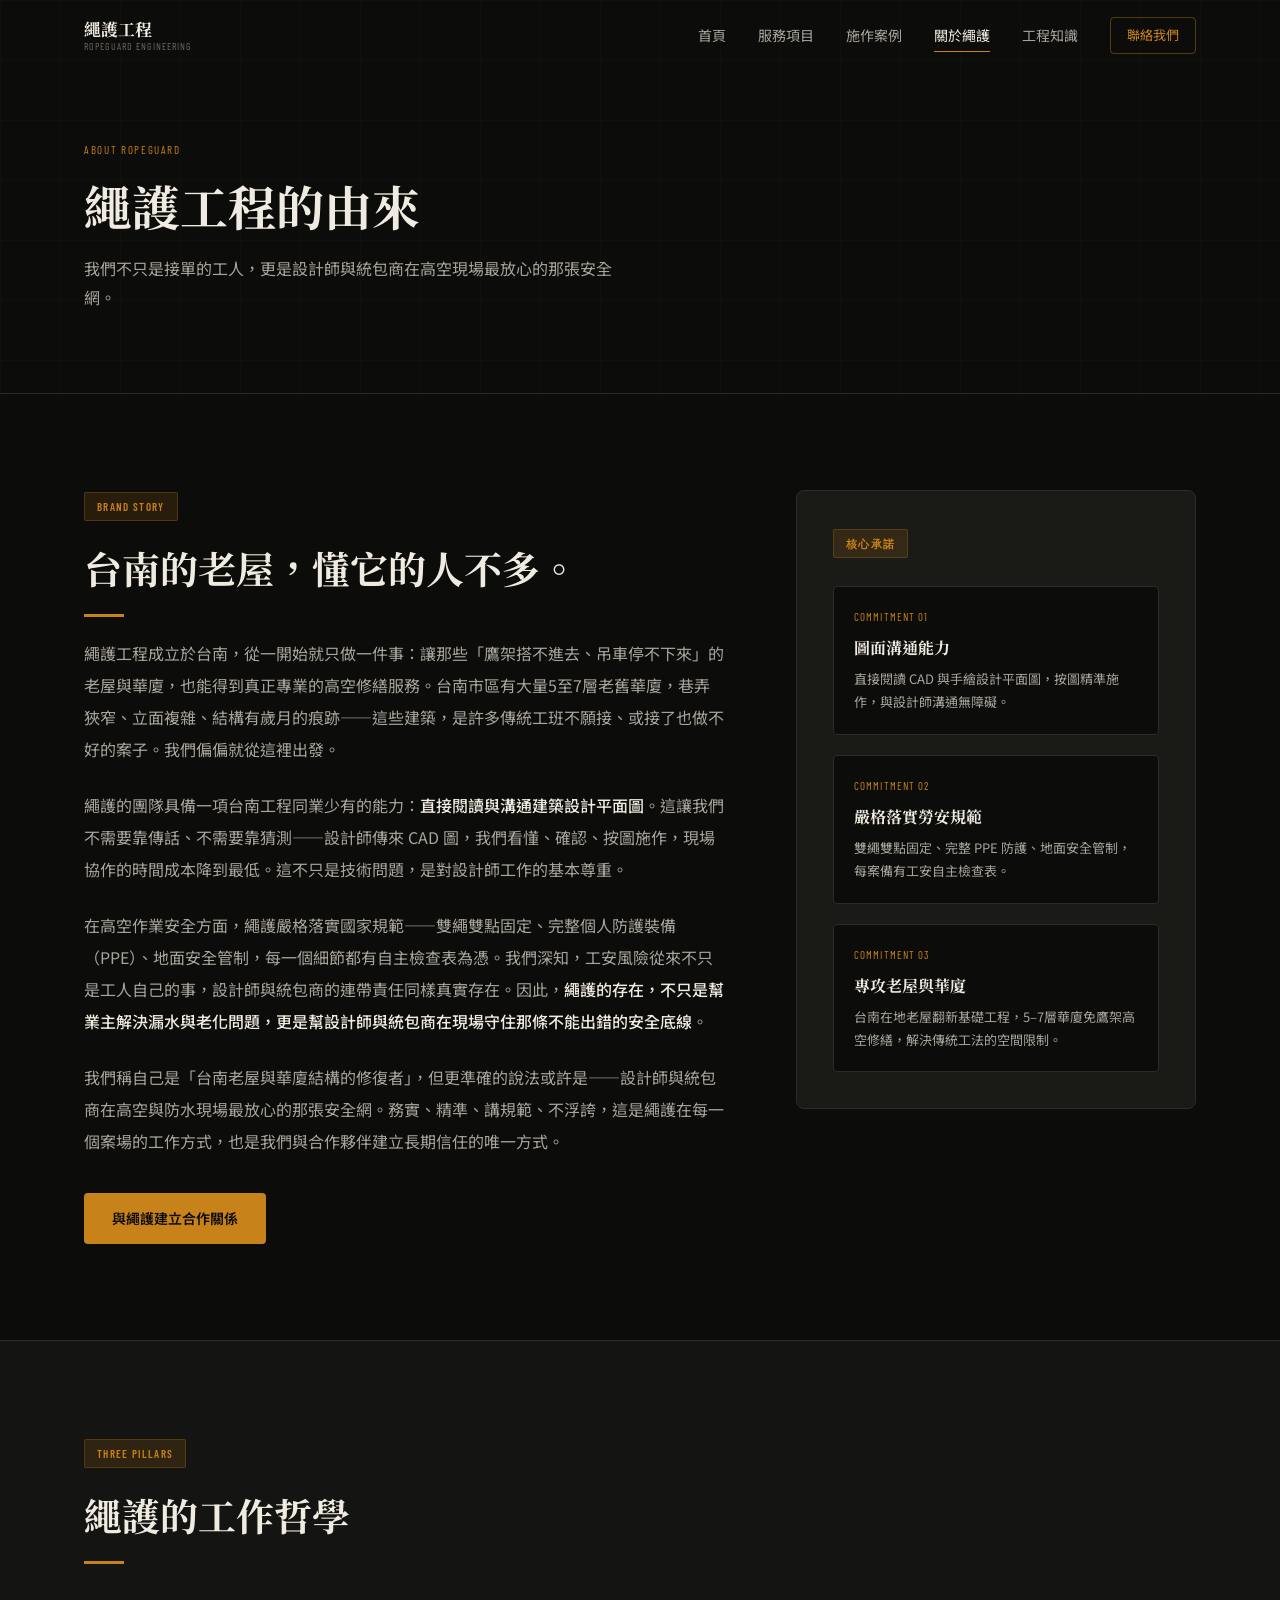
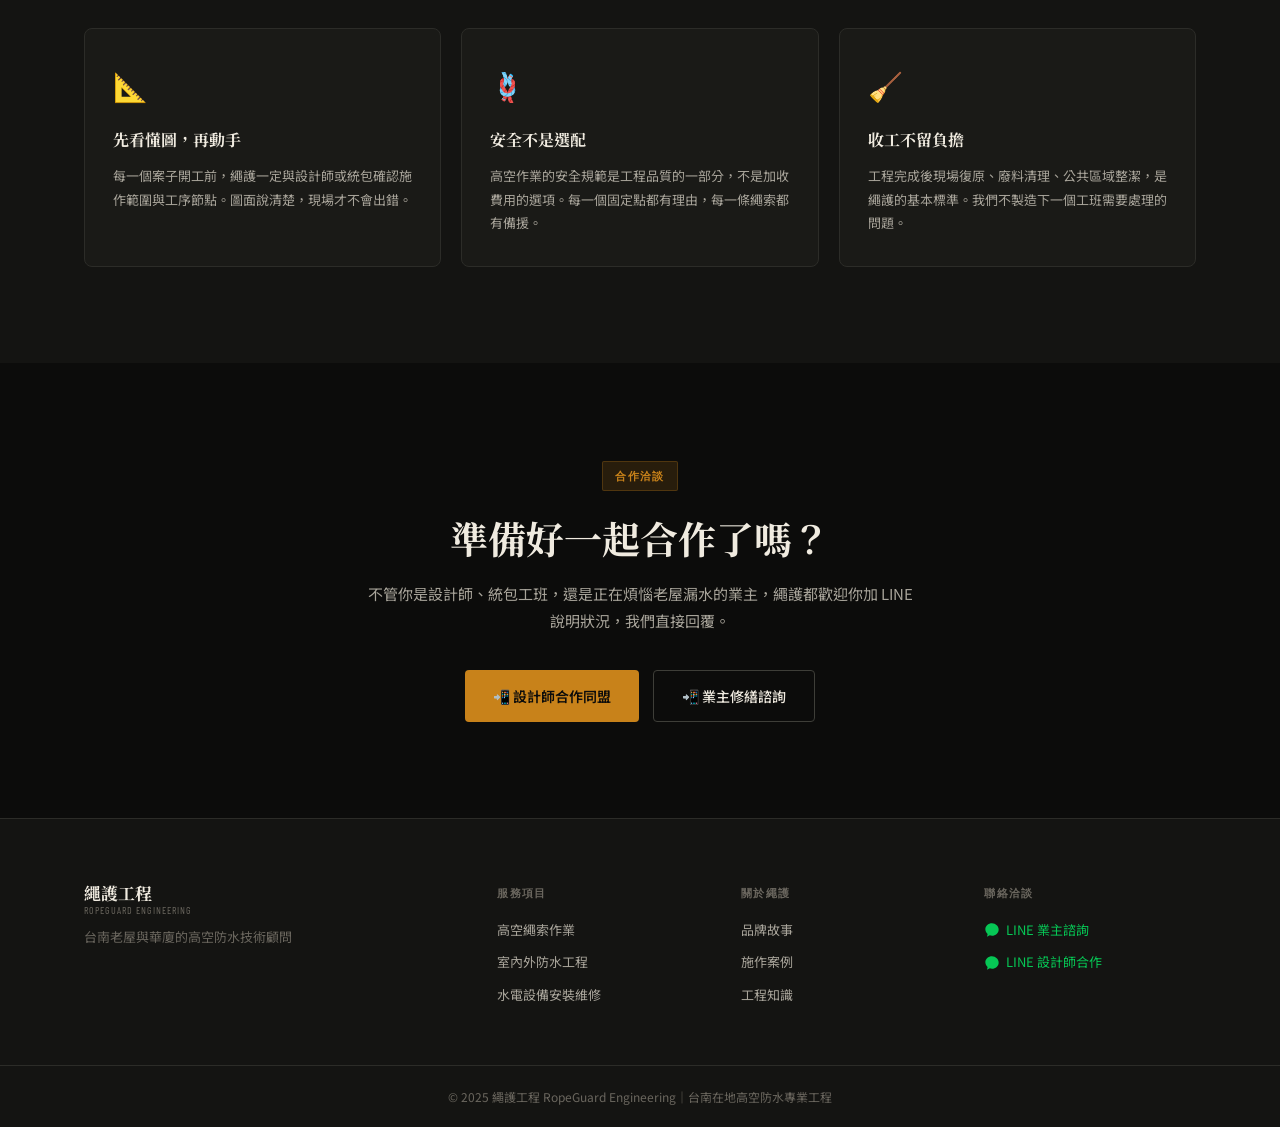
==== about.html @ c47d79e8 "Add files via upload" ====
<!DOCTYPE html>
<html lang="zh-TW">
<head>
  <meta charset="UTF-8" />
  <meta name="viewport" content="width=device-width, initial-scale=1.0" />
  <title>關於繩護工程｜台南高空防水技術顧問品牌故事</title>
  <meta name="description" content="繩護工程成立於台南，專攻老屋與5-7層華廈高空修繕。具備圖面溝通能力、嚴格落實勞安規範，是台南設計師與統包商最信賴的技術合作夥伴。" />
  <link rel="stylesheet" href="css/style.css" />
</head>
<body>
<div id="header-placeholder"></div>

<section class="page-hero">
  <div class="container">
    <div class="page-hero-eyebrow">About RopeGuard</div>
    <h1>繩護工程的由來</h1>
    <p>我們不只是接單的工人，更是設計師與統包商在高空現場最放心的那張安全網。</p>
  </div>
</section>

<section class="section">
  <div class="container">
    <div style="display:grid;grid-template-columns:1fr 400px;gap:72px;align-items:start;">
      <div class="about-story">
        <div class="tag">Brand Story</div>
        <h2 class="section-heading">台南的老屋，懂它的人不多。</h2>
        <div class="divider"></div>

        <p>繩護工程成立於台南，從一開始就只做一件事：讓那些「鷹架搭不進去、吊車停不下來」的老屋與華廈，也能得到真正專業的高空修繕服務。台南市區有大量5至7層老舊華廈，巷弄狹窄、立面複雜、結構有歲月的痕跡——這些建築，是許多傳統工班不願接、或接了也做不好的案子。我們偏偏就從這裡出發。</p>

        <p>繩護的團隊具備一項台南工程同業少有的能力：<strong>直接閱讀與溝通建築設計平面圖</strong>。這讓我們不需要靠傳話、不需要靠猜測——設計師傳來 CAD 圖，我們看懂、確認、按圖施作，現場協作的時間成本降到最低。這不只是技術問題，是對設計師工作的基本尊重。</p>

        <p>在高空作業安全方面，繩護嚴格落實國家規範——雙繩雙點固定、完整個人防護裝備（PPE）、地面安全管制，每一個細節都有自主檢查表為憑。我們深知，工安風險從來不只是工人自己的事，設計師與統包商的連帶責任同樣真實存在。因此，<strong>繩護的存在，不只是幫業主解決漏水與老化問題，更是幫設計師與統包商在現場守住那條不能出錯的安全底線</strong>。</p>

        <p>我們稱自己是「台南老屋與華廈結構的修復者」，但更準確的說法或許是——設計師與統包商在高空與防水現場最放心的那張安全網。務實、精準、講規範、不浮誇，這是繩護在每一個案場的工作方式，也是我們與合作夥伴建立長期信任的唯一方式。</p>

        <div style="margin-top:36px;">
          <a href="contact.html" class="btn btn-primary">與繩護建立合作關係</a>
        </div>
      </div>

      <div>
        <div style="background:var(--bg-card);border:1px solid var(--border);border-radius:var(--radius-lg);padding:36px;margin-bottom:20px;">
          <div class="tag">核心承諾</div>
          <div style="display:grid;gap:20px;margin-top:8px;">
            <div style="padding:20px;background:var(--bg);border:1px solid var(--border);border-radius:var(--radius);">
              <div style="font-family:'Barlow Condensed',sans-serif;font-size:11px;color:var(--accent);letter-spacing:0.1em;margin-bottom:8px;">COMMITMENT 01</div>
              <div style="font-family:'Noto Serif TC',serif;font-weight:700;margin-bottom:6px;">圖面溝通能力</div>
              <div style="font-size:13px;color:var(--text-sec);line-height:1.75;">直接閱讀 CAD 與手繪設計平面圖，按圖精準施作，與設計師溝通無障礙。</div>
            </div>
            <div style="padding:20px;background:var(--bg);border:1px solid var(--border);border-radius:var(--radius);">
              <div style="font-family:'Barlow Condensed',sans-serif;font-size:11px;color:var(--accent);letter-spacing:0.1em;margin-bottom:8px;">COMMITMENT 02</div>
              <div style="font-family:'Noto Serif TC',serif;font-weight:700;margin-bottom:6px;">嚴格落實勞安規範</div>
              <div style="font-size:13px;color:var(--text-sec);line-height:1.75;">雙繩雙點固定、完整 PPE 防護、地面安全管制，每案備有工安自主檢查表。</div>
            </div>
            <div style="padding:20px;background:var(--bg);border:1px solid var(--border);border-radius:var(--radius);">
              <div style="font-family:'Barlow Condensed',sans-serif;font-size:11px;color:var(--accent);letter-spacing:0.1em;margin-bottom:8px;">COMMITMENT 03</div>
              <div style="font-family:'Noto Serif TC',serif;font-weight:700;margin-bottom:6px;">專攻老屋與華廈</div>
              <div style="font-size:13px;color:var(--text-sec);line-height:1.75;">台南在地老屋翻新基礎工程，5–7層華廈免鷹架高空修繕，解決傳統工法的空間限制。</div>
            </div>
          </div>
        </div>
      </div>
    </div>
  </div>
</section>

<section class="section" style="background:var(--bg-2);border-top:1px solid var(--border);">
  <div class="container">
    <div class="tag">Three Pillars</div>
    <h2 class="section-heading">繩護的工作哲學</h2>
    <div class="divider"></div>
    <div class="about-pillars">
      <div class="pillar">
        <span class="pillar-icon">📐</span>
        <h4>先看懂圖，再動手</h4>
        <p>每一個案子開工前，繩護一定與設計師或統包確認施作範圍與工序節點。圖面說清楚，現場才不會出錯。</p>
      </div>
      <div class="pillar">
        <span class="pillar-icon">🪢</span>
        <h4>安全不是選配</h4>
        <p>高空作業的安全規範是工程品質的一部分，不是加收費用的選項。每一個固定點都有理由，每一條繩索都有備援。</p>
      </div>
      <div class="pillar">
        <span class="pillar-icon">🧹</span>
        <h4>收工不留負擔</h4>
        <p>工程完成後現場復原、廢料清理、公共區域整潔，是繩護的基本標準。我們不製造下一個工班需要處理的問題。</p>
      </div>
    </div>
  </div>
</section>

<section class="section">
  <div class="container" style="text-align:center;max-width:680px;margin:0 auto;">
    <div class="tag" style="justify-content:center;">合作洽談</div>
    <h2 class="section-heading">準備好一起合作了嗎？</h2>
    <p class="section-sub" style="margin:0 auto 36px;">不管你是設計師、統包工班，還是正在煩惱老屋漏水的業主，繩護都歡迎你加 LINE 說明狀況，我們直接回覆。</p>
    <div style="display:flex;gap:14px;justify-content:center;flex-wrap:wrap;">
      <a href="https://line.me/R/ti/p/@377civwo" target="_blank" class="btn btn-primary">📲 設計師合作同盟</a>
      <a href="https://line.me/R/ti/p/@377civwo" target="_blank" class="btn btn-outline">📲 業主修繕諮詢</a>
    </div>
  </div>
</section>

<div id="footer-placeholder"></div>
<script src="js/components.js"></script>
</body>
</html>
---- css/style.css ----
@import url('https://fonts.googleapis.com/css2?family=Noto+Serif+TC:wght@400;600;700&family=Noto+Sans+TC:wght@300;400;500&family=Barlow+Condensed:wght@400;500;600;700&display=swap');

/* ─── CSS Variables ─────────────────────────────── */
:root {
  --bg:         #0c0c0b;
  --bg-2:       #141412;
  --bg-card:    #1a1a17;
  --border:     #2c2c28;
  --border-lit: #3e3e38;
  --text-pri:   #f0ebe0;
  --text-sec:   #a8a49a;
  --text-dim:   #6a665e;
  --accent:     #c8821a;
  --accent-dim: #9e6614;
  --accent-glow:rgba(200,130,26,0.15);
  --blue:       #4a6fa5;
  --white:      #ffffff;
  --radius:     4px;
  --radius-lg:  8px;
  --transition: 0.25s cubic-bezier(0.4,0,0.2,1);
  --container:  1160px;
  --header-h:   72px;
}

/* ─── Reset & Base ───────────────────────────────── */
*, *::before, *::after { box-sizing: border-box; margin: 0; padding: 0; }
html { scroll-behavior: smooth; }
body {
  background: var(--bg);
  color: var(--text-pri);
  font-family: 'Noto Sans TC', sans-serif;
  font-size: 16px;
  line-height: 1.75;
  -webkit-font-smoothing: antialiased;
}
img { max-width: 100%; display: block; }
a { color: inherit; text-decoration: none; }
ul { list-style: none; }

/* ─── Utility ────────────────────────────────────── */
.container { max-width: var(--container); margin: 0 auto; padding: 0 24px; }
.section { padding: 96px 0; }
.section-sm { padding: 64px 0; }
.accent { color: var(--accent); }

.tag {
  display: inline-flex;
  align-items: center;
  gap: 6px;
  font-family: 'Barlow Condensed', sans-serif;
  font-size: 11px;
  font-weight: 600;
  letter-spacing: 0.12em;
  text-transform: uppercase;
  color: var(--accent);
  background: var(--accent-glow);
  border: 1px solid rgba(200,130,26,0.25);
  padding: 4px 12px;
  border-radius: 2px;
  margin-bottom: 20px;
}

.section-heading {
  font-family: 'Noto Serif TC', serif;
  font-size: clamp(26px, 3.5vw, 38px);
  font-weight: 700;
  line-height: 1.4;
  color: var(--text-pri);
  margin-bottom: 16px;
}
.section-sub {
  font-size: 15px;
  color: var(--text-sec);
  max-width: 560px;
  line-height: 1.8;
}

.divider {
  width: 40px; height: 3px;
  background: var(--accent);
  margin: 20px 0;
}

.btn {
  display: inline-flex;
  align-items: center;
  gap: 8px;
  padding: 13px 28px;
  font-size: 14px;
  font-weight: 500;
  border-radius: var(--radius);
  transition: var(--transition);
  cursor: pointer;
  border: none;
  font-family: 'Noto Sans TC', sans-serif;
}
.btn-primary {
  background: var(--accent);
  color: var(--bg);
  font-weight: 600;
}
.btn-primary:hover { background: #d9911f; transform: translateY(-1px); }
.btn-outline {
  background: transparent;
  color: var(--text-pri);
  border: 1px solid var(--border-lit);
}
.btn-outline:hover { border-color: var(--accent); color: var(--accent); }

.trust-badge {
  display: inline-flex;
  align-items: center;
  gap: 6px;
  font-size: 12px;
  color: var(--text-sec);
  padding: 5px 10px;
  border: 1px solid var(--border);
  border-radius: 2px;
}
.trust-badge svg { color: var(--accent); flex-shrink: 0; }

/* ─── Header ─────────────────────────────────────── */
.site-header {
  position: fixed;
  top: 0; left: 0; right: 0;
  height: var(--header-h);
  z-index: 1000;
  border-bottom: 1px solid transparent;
  transition: var(--transition);
}
.site-header.scrolled {
  background: rgba(12,12,11,0.95);
  border-bottom-color: var(--border);
  backdrop-filter: blur(12px);
}
.header-inner {
  height: 100%;
  display: flex;
  align-items: center;
  justify-content: space-between;
}
.logo {
  display: flex;
  flex-direction: column;
  line-height: 1.2;
}
.logo-zh {
  font-family: 'Noto Serif TC', serif;
  font-size: 17px;
  font-weight: 700;
  color: var(--text-pri);
}
.logo-en {
  font-family: 'Barlow Condensed', sans-serif;
  font-size: 10px;
  letter-spacing: 0.1em;
  color: var(--text-dim);
  text-transform: uppercase;
}
.main-nav {
  display: flex;
  align-items: center;
  gap: 32px;
}
.main-nav a {
  font-size: 14px;
  color: var(--text-sec);
  transition: color var(--transition);
  position: relative;
}
.main-nav a:hover, .main-nav a.active { color: var(--text-pri); }
.main-nav a.active::after {
  content: '';
  position: absolute;
  bottom: -4px; left: 0; right: 0;
  height: 1px;
  background: var(--accent);
}
.main-nav a.nav-cta {
  color: var(--accent);
  border: 1px solid rgba(200,130,26,0.4);
  padding: 6px 16px;
  border-radius: var(--radius);
  font-size: 13px;
}
.main-nav a.nav-cta:hover {
  background: var(--accent-glow);
}

.hamburger {
  display: none;
  flex-direction: column;
  gap: 5px;
  background: none;
  border: none;
  cursor: pointer;
  padding: 4px;
}
.hamburger span {
  display: block;
  width: 22px; height: 2px;
  background: var(--text-pri);
  transition: var(--transition);
}

/* ─── Hero ───────────────────────────────────────── */
.hero {
  min-height: 100vh;
  display: flex;
  align-items: center;
  position: relative;
  overflow: hidden;
  padding-top: var(--header-h);
}
.hero-bg {
  position: absolute;
  inset: 0;
  background:
    linear-gradient(135deg, rgba(200,130,26,0.06) 0%, transparent 50%),
    linear-gradient(to bottom, rgba(12,12,11,0.3) 0%, var(--bg) 100%);
  z-index: 1;
}
.hero-grid {
  position: absolute;
  inset: 0;
  background-image:
    linear-gradient(var(--border) 1px, transparent 1px),
    linear-gradient(90deg, var(--border) 1px, transparent 1px);
  background-size: 60px 60px;
  opacity: 0.3;
  z-index: 0;
}
.hero-content {
  position: relative;
  z-index: 2;
  max-width: 720px;
}
.hero-number {
  font-family: 'Barlow Condensed', sans-serif;
  font-size: 11px;
  letter-spacing: 0.15em;
  color: var(--accent);
  text-transform: uppercase;
  margin-bottom: 24px;
  display: flex;
  align-items: center;
  gap: 12px;
}
.hero-number::after {
  content: '';
  display: block;
  width: 48px; height: 1px;
  background: var(--accent);
}
.hero-h1 {
  font-family: 'Noto Serif TC', serif;
  font-size: clamp(32px, 5vw, 58px);
  font-weight: 700;
  line-height: 1.3;
  color: var(--text-pri);
  margin-bottom: 24px;
}
.hero-h1 em {
  font-style: normal;
  color: var(--accent);
}
.hero-desc {
  font-size: 16px;
  color: var(--text-sec);
  line-height: 1.85;
  margin-bottom: 40px;
  max-width: 560px;
}
.hero-cta {
  display: flex;
  gap: 14px;
  flex-wrap: wrap;
  margin-bottom: 48px;
}
.hero-badges {
  display: flex;
  gap: 10px;
  flex-wrap: wrap;
}

/* ─── Services ───────────────────────────────────── */
.services-grid {
  display: grid;
  grid-template-columns: repeat(3, 1fr);
  gap: 2px;
  background: var(--border);
  border: 1px solid var(--border);
  border-radius: var(--radius-lg);
  overflow: hidden;
}
.service-card {
  background: var(--bg-card);
  padding: 40px 32px;
  transition: var(--transition);
  position: relative;
  overflow: hidden;
}
.service-card::before {
  content: '';
  position: absolute;
  top: 0; left: 0; right: 0;
  height: 3px;
  background: var(--accent);
  transform: scaleX(0);
  transform-origin: left;
  transition: transform var(--transition);
}
.service-card:hover::before { transform: scaleX(1); }
.service-card:hover { background: #1f1f1c; }
.service-icon {
  width: 48px; height: 48px;
  background: var(--accent-glow);
  border: 1px solid rgba(200,130,26,0.2);
  border-radius: var(--radius);
  display: flex;
  align-items: center;
  justify-content: center;
  margin-bottom: 24px;
  color: var(--accent);
  font-size: 22px;
}
.service-num {
  font-family: 'Barlow Condensed', sans-serif;
  font-size: 11px;
  color: var(--text-dim);
  letter-spacing: 0.1em;
  margin-bottom: 10px;
}
.service-title {
  font-family: 'Noto Serif TC', serif;
  font-size: 20px;
  font-weight: 700;
  margin-bottom: 16px;
  color: var(--text-pri);
}
.service-desc {
  font-size: 14px;
  color: var(--text-sec);
  line-height: 1.85;
  margin-bottom: 24px;
}
.service-points li {
  font-size: 13px;
  color: var(--text-sec);
  padding: 6px 0;
  border-top: 1px solid var(--border);
  display: flex;
  align-items: flex-start;
  gap: 8px;
}
.service-points li::before {
  content: '✓';
  color: var(--accent);
  font-family: 'Barlow Condensed', sans-serif;
  font-weight: 700;
  flex-shrink: 0;
  margin-top: 1px;
}

/* ─── Cases ──────────────────────────────────────── */
.cases-grid {
  display: grid;
  grid-template-columns: repeat(3, 1fr);
  gap: 20px;
}
.case-card {
  background: var(--bg-card);
  border: 1px solid var(--border);
  border-radius: var(--radius-lg);
  overflow: hidden;
  transition: var(--transition);
  display: flex;
  flex-direction: column;
}
.case-card:hover { border-color: var(--border-lit); transform: translateY(-3px); }
.case-img {
  height: 200px;
  background: var(--bg-2);
  position: relative;
  display: flex;
  align-items: center;
  justify-content: center;
  overflow: hidden;
}
.case-img-placeholder {
  position: absolute;
  inset: 0;
  display: flex;
  flex-direction: column;
  align-items: center;
  justify-content: center;
  gap: 8px;
  color: var(--text-dim);
  font-size: 12px;
  letter-spacing: 0.05em;
}
.case-img-placeholder svg { opacity: 0.4; }
.case-tag {
  position: absolute;
  top: 12px; left: 12px;
  font-family: 'Barlow Condensed', sans-serif;
  font-size: 10px;
  font-weight: 600;
  letter-spacing: 0.1em;
  text-transform: uppercase;
  color: var(--bg);
  background: var(--accent);
  padding: 3px 10px;
  border-radius: 2px;
}
.case-body {
  padding: 24px;
  flex: 1;
  display: flex;
  flex-direction: column;
}
.case-location {
  font-size: 11px;
  color: var(--text-dim);
  font-family: 'Barlow Condensed', sans-serif;
  letter-spacing: 0.08em;
  margin-bottom: 8px;
}
.case-title {
  font-family: 'Noto Serif TC', serif;
  font-size: 16px;
  font-weight: 700;
  margin-bottom: 10px;
  line-height: 1.5;
}
.case-quote {
  font-size: 13px;
  color: var(--text-sec);
  border-left: 2px solid var(--accent);
  padding-left: 12px;
  font-style: normal;
  line-height: 1.7;
  margin-bottom: 16px;
  flex: 1;
}
.case-link {
  font-size: 13px;
  color: var(--accent);
  display: flex;
  align-items: center;
  gap: 4px;
  transition: gap var(--transition);
}
.case-link:hover { gap: 8px; }

/* ─── Trust Section ──────────────────────────────── */
.trust-section {
  background: var(--bg-2);
  border-top: 1px solid var(--border);
  border-bottom: 1px solid var(--border);
}
.trust-grid {
  display: grid;
  grid-template-columns: repeat(3, 1fr);
  gap: 1px;
  background: var(--border);
}
.trust-item {
  background: var(--bg-2);
  padding: 48px 40px;
  text-align: center;
}
.trust-num {
  font-family: 'Barlow Condensed', sans-serif;
  font-size: 52px;
  font-weight: 700;
  color: var(--accent);
  line-height: 1;
  margin-bottom: 8px;
}
.trust-label {
  font-size: 14px;
  color: var(--text-sec);
}

/* ─── CTA Block ──────────────────────────────────── */
.cta-block {
  background: var(--bg-card);
  border: 1px solid var(--border);
  border-radius: var(--radius-lg);
  padding: 64px 56px;
  display: grid;
  grid-template-columns: 1fr 1fr;
  gap: 48px;
  position: relative;
  overflow: hidden;
}
.cta-block::before {
  content: '';
  position: absolute;
  top: -80px; right: -80px;
  width: 280px; height: 280px;
  background: radial-gradient(circle, var(--accent-glow) 0%, transparent 70%);
  pointer-events: none;
}
.cta-item h3 {
  font-family: 'Noto Serif TC', serif;
  font-size: 20px;
  font-weight: 700;
  margin-bottom: 12px;
}
.cta-item p {
  font-size: 14px;
  color: var(--text-sec);
  line-height: 1.85;
  margin-bottom: 24px;
}
.cta-divider {
  width: 1px;
  background: var(--border);
  position: absolute;
  top: 48px; bottom: 48px;
  left: 50%;
}

/* ─── Page Hero ──────────────────────────────────── */
.page-hero {
  padding: 140px 0 80px;
  border-bottom: 1px solid var(--border);
  position: relative;
  overflow: hidden;
}
.page-hero::before {
  content: '';
  position: absolute;
  top: 0; left: 0; right: 0; bottom: 0;
  background-image:
    linear-gradient(var(--border) 1px, transparent 1px),
    linear-gradient(90deg, var(--border) 1px, transparent 1px);
  background-size: 60px 60px;
  opacity: 0.15;
}
.page-hero .container { position: relative; z-index: 1; }
.page-hero-eyebrow {
  font-family: 'Barlow Condensed', sans-serif;
  font-size: 11px;
  letter-spacing: 0.15em;
  text-transform: uppercase;
  color: var(--accent);
  margin-bottom: 16px;
}
.page-hero h1 {
  font-family: 'Noto Serif TC', serif;
  font-size: clamp(28px, 4vw, 48px);
  font-weight: 700;
  margin-bottom: 16px;
  line-height: 1.3;
}
.page-hero p {
  font-size: 16px;
  color: var(--text-sec);
  max-width: 540px;
  line-height: 1.85;
}

/* ─── About ──────────────────────────────────────── */
.about-story {
  max-width: 760px;
}
.about-story p {
  font-size: 16px;
  color: var(--text-sec);
  line-height: 2;
  margin-bottom: 24px;
}
.about-story p strong {
  color: var(--text-pri);
  font-weight: 500;
}
.about-pillars {
  display: grid;
  grid-template-columns: repeat(3, 1fr);
  gap: 20px;
  margin-top: 64px;
}
.pillar {
  padding: 32px 28px;
  background: var(--bg-card);
  border: 1px solid var(--border);
  border-radius: var(--radius-lg);
}
.pillar-icon {
  font-size: 28px;
  margin-bottom: 16px;
  display: block;
}
.pillar h4 {
  font-family: 'Noto Serif TC', serif;
  font-size: 16px;
  font-weight: 700;
  margin-bottom: 10px;
}
.pillar p {
  font-size: 13px;
  color: var(--text-sec);
  line-height: 1.8;
}

/* ─── Services Page ──────────────────────────────── */
.service-detail {
  display: grid;
  grid-template-columns: 1fr 1fr;
  gap: 64px;
  align-items: center;
  padding: 80px 0;
  border-bottom: 1px solid var(--border);
}
.service-detail:last-child { border-bottom: none; }
.service-detail.reverse { direction: rtl; }
.service-detail.reverse > * { direction: ltr; }
.service-detail-text {}
.service-detail-visual {
  background: var(--bg-card);
  border: 1px solid var(--border);
  border-radius: var(--radius-lg);
  height: 340px;
  display: flex;
  align-items: center;
  justify-content: center;
  color: var(--text-dim);
  font-size: 13px;
  letter-spacing: 0.05em;
  flex-direction: column;
  gap: 12px;
}
.service-detail-visual svg { opacity: 0.3; }
.service-detail-title {
  font-family: 'Noto Serif TC', serif;
  font-size: clamp(22px, 3vw, 30px);
  font-weight: 700;
  margin-bottom: 8px;
  line-height: 1.4;
}
.service-detail-subtitle {
  font-size: 14px;
  color: var(--accent);
  margin-bottom: 20px;
  font-style: italic;
}
.service-detail p {
  font-size: 14px;
  color: var(--text-sec);
  line-height: 1.9;
  margin-bottom: 24px;
}
.spec-list {
  display: grid;
  gap: 8px;
}
.spec-list li {
  display: flex;
  gap: 10px;
  font-size: 13px;
  color: var(--text-sec);
  padding: 8px 12px;
  background: var(--bg-card);
  border: 1px solid var(--border);
  border-radius: var(--radius);
  align-items: flex-start;
}
.spec-list li::before {
  content: '✓';
  color: var(--accent);
  font-family: 'Barlow Condensed', sans-serif;
  font-weight: 700;
  flex-shrink: 0;
}

/* ─── Portfolio Page ─────────────────────────────── */
.portfolio-filter {
  display: flex;
  gap: 8px;
  margin-bottom: 40px;
  flex-wrap: wrap;
}
.filter-btn {
  padding: 7px 18px;
  font-size: 13px;
  border: 1px solid var(--border);
  background: transparent;
  color: var(--text-sec);
  border-radius: var(--radius);
  cursor: pointer;
  transition: var(--transition);
  font-family: 'Noto Sans TC', sans-serif;
}
.filter-btn:hover, .filter-btn.active {
  border-color: var(--accent);
  color: var(--accent);
  background: var(--accent-glow);
}
.portfolio-grid {
  display: grid;
  grid-template-columns: repeat(3, 1fr);
  gap: 20px;
}

/* ─── Contact Page ───────────────────────────────── */
.contact-grid {
  display: grid;
  grid-template-columns: 1fr 1fr;
  gap: 64px;
}
.contact-card {
  background: var(--bg-card);
  border: 1px solid var(--border);
  border-radius: var(--radius-lg);
  padding: 40px 36px;
}
.contact-card h3 {
  font-family: 'Noto Serif TC', serif;
  font-size: 20px;
  font-weight: 700;
  margin-bottom: 8px;
}
.contact-card .sub {
  font-size: 13px;
  color: var(--text-sec);
  margin-bottom: 28px;
  line-height: 1.7;
}
.contact-method {
  display: flex;
  align-items: center;
  gap: 14px;
  padding: 16px;
  background: var(--bg);
  border: 1px solid var(--border);
  border-radius: var(--radius);
  margin-bottom: 12px;
  transition: var(--transition);
}
.contact-method:hover { border-color: var(--accent); }
.contact-method-icon {
  width: 36px; height: 36px;
  background: var(--accent-glow);
  border-radius: var(--radius);
  display: flex;
  align-items: center;
  justify-content: center;
  color: var(--accent);
  flex-shrink: 0;
}
.contact-method-text small {
  display: block;
  font-size: 11px;
  color: var(--text-dim);
  margin-bottom: 2px;
  letter-spacing: 0.05em;
}
.contact-method-text strong {
  font-size: 14px;
  font-weight: 500;
}
.line-btn {
  display: flex;
  align-items: center;
  justify-content: center;
  gap: 10px;
  width: 100%;
  padding: 14px;
  background: #06C755;
  color: #fff;
  border-radius: var(--radius);
  font-size: 14px;
  font-weight: 600;
  margin-top: 20px;
  transition: var(--transition);
}
.line-btn:hover { background: #05b34c; transform: translateY(-1px); }

/* ─── Blog ───────────────────────────────────────── */
.blog-grid {
  display: grid;
  grid-template-columns: repeat(3, 1fr);
  gap: 20px;
}
.blog-card {
  background: var(--bg-card);
  border: 1px solid var(--border);
  border-radius: var(--radius-lg);
  overflow: hidden;
  transition: var(--transition);
}
.blog-card:hover { border-color: var(--border-lit); transform: translateY(-2px); }
.blog-card-img {
  height: 160px;
  background: var(--bg-2);
  display: flex;
  align-items: center;
  justify-content: center;
  color: var(--text-dim);
  font-size: 12px;
}
.blog-card-body { padding: 24px; }
.blog-meta {
  display: flex;
  gap: 12px;
  font-size: 11px;
  color: var(--text-dim);
  font-family: 'Barlow Condensed', sans-serif;
  letter-spacing: 0.05em;
  margin-bottom: 10px;
}
.blog-card-title {
  font-family: 'Noto Serif TC', serif;
  font-size: 16px;
  font-weight: 700;
  margin-bottom: 8px;
  line-height: 1.5;
}
.blog-card-excerpt {
  font-size: 13px;
  color: var(--text-sec);
  line-height: 1.75;
}

/* ─── Blog Post ──────────────────────────────────── */
.post-layout {
  display: grid;
  grid-template-columns: 1fr 300px;
  gap: 56px;
  padding: 72px 0;
}
.post-content h2 {
  font-family: 'Noto Serif TC', serif;
  font-size: 24px;
  font-weight: 700;
  margin: 40px 0 16px;
  color: var(--text-pri);
}
.post-content h3 {
  font-family: 'Noto Serif TC', serif;
  font-size: 18px;
  margin: 32px 0 12px;
  color: var(--text-pri);
}
.post-content p {
  font-size: 15px;
  color: var(--text-sec);
  line-height: 1.95;
  margin-bottom: 20px;
}
.post-content ul {
  margin: 16px 0 20px 0;
}
.post-content ul li {
  font-size: 15px;
  color: var(--text-sec);
  line-height: 1.8;
  padding: 4px 0 4px 20px;
  position: relative;
}
.post-content ul li::before {
  content: '▸';
  position: absolute;
  left: 0;
  color: var(--accent);
}
.post-sidebar {
  position: sticky;
  top: calc(var(--header-h) + 24px);
  height: fit-content;
}
.sidebar-cta {
  background: var(--bg-card);
  border: 1px solid var(--border);
  border-radius: var(--radius-lg);
  padding: 28px;
}
.sidebar-cta h4 {
  font-family: 'Noto Serif TC', serif;
  font-size: 16px;
  margin-bottom: 10px;
}
.sidebar-cta p {
  font-size: 13px;
  color: var(--text-sec);
  line-height: 1.75;
  margin-bottom: 20px;
}

/* ─── Footer ─────────────────────────────────────── */
.site-footer {
  background: var(--bg-2);
  border-top: 1px solid var(--border);
  padding-top: 64px;
}
.footer-inner {
  display: grid;
  grid-template-columns: 1fr 2fr;
  gap: 64px;
  padding-bottom: 48px;
}
.footer-brand .footer-tagline {
  font-size: 13px;
  color: var(--text-dim);
  margin-top: 10px;
  line-height: 1.7;
}
.footer-links {
  display: grid;
  grid-template-columns: repeat(3, 1fr);
  gap: 32px;
}
.footer-col h4 {
  font-size: 11px;
  font-family: 'Barlow Condensed', sans-serif;
  letter-spacing: 0.12em;
  text-transform: uppercase;
  color: var(--text-dim);
  margin-bottom: 16px;
}
.footer-col a {
  display: flex;
  align-items: center;
  gap: 6px;
  font-size: 13px;
  color: var(--text-sec);
  margin-bottom: 10px;
  transition: color var(--transition);
}
.footer-col a:hover { color: var(--text-pri); }
.footer-col a.line-link { color: #06C755; }
.footer-col a.line-link:hover { color: #05b34c; }
.footer-bottom {
  border-top: 1px solid var(--border);
  padding: 20px 0;
}
.footer-bottom .container {
  display: flex;
  align-items: center;
  justify-content: center;
  font-size: 12px;
  color: var(--text-dim);
}

/* ─── Responsive ─────────────────────────────────── */
@media (max-width: 960px) {
  .services-grid, .cases-grid, .trust-grid,
  .portfolio-grid, .blog-grid { grid-template-columns: 1fr; }
  .service-detail, .about-pillars { grid-template-columns: 1fr; }
  .service-detail.reverse { direction: ltr; }
  .cta-block { grid-template-columns: 1fr; }
  .cta-divider { display: none; }
  .contact-grid { grid-template-columns: 1fr; }
  .post-layout { grid-template-columns: 1fr; }
  .footer-inner, .footer-links { grid-template-columns: 1fr; gap: 32px; }
  .main-nav {
    position: fixed;
    top: var(--header-h); left: 0; right: 0;
    background: rgba(12,12,11,0.98);
    border-bottom: 1px solid var(--border);
    flex-direction: column;
    align-items: flex-start;
    padding: 24px;
    gap: 20px;
    transform: translateY(-120%);
    transition: transform var(--transition);
    backdrop-filter: blur(12px);
  }
  .main-nav.open { transform: translateY(0); }
  .hamburger { display: flex; }
  .hamburger.open span:nth-child(1) { transform: translateY(7px) rotate(45deg); }
  .hamburger.open span:nth-child(2) { opacity: 0; }
  .hamburger.open span:nth-child(3) { transform: translateY(-7px) rotate(-45deg); }
  .cases-grid { grid-template-columns: 1fr; }
}

@media (max-width: 600px) {
  .section { padding: 64px 0; }
  .hero-h1 { font-size: 28px; }
  .cta-block { padding: 36px 24px; }
}
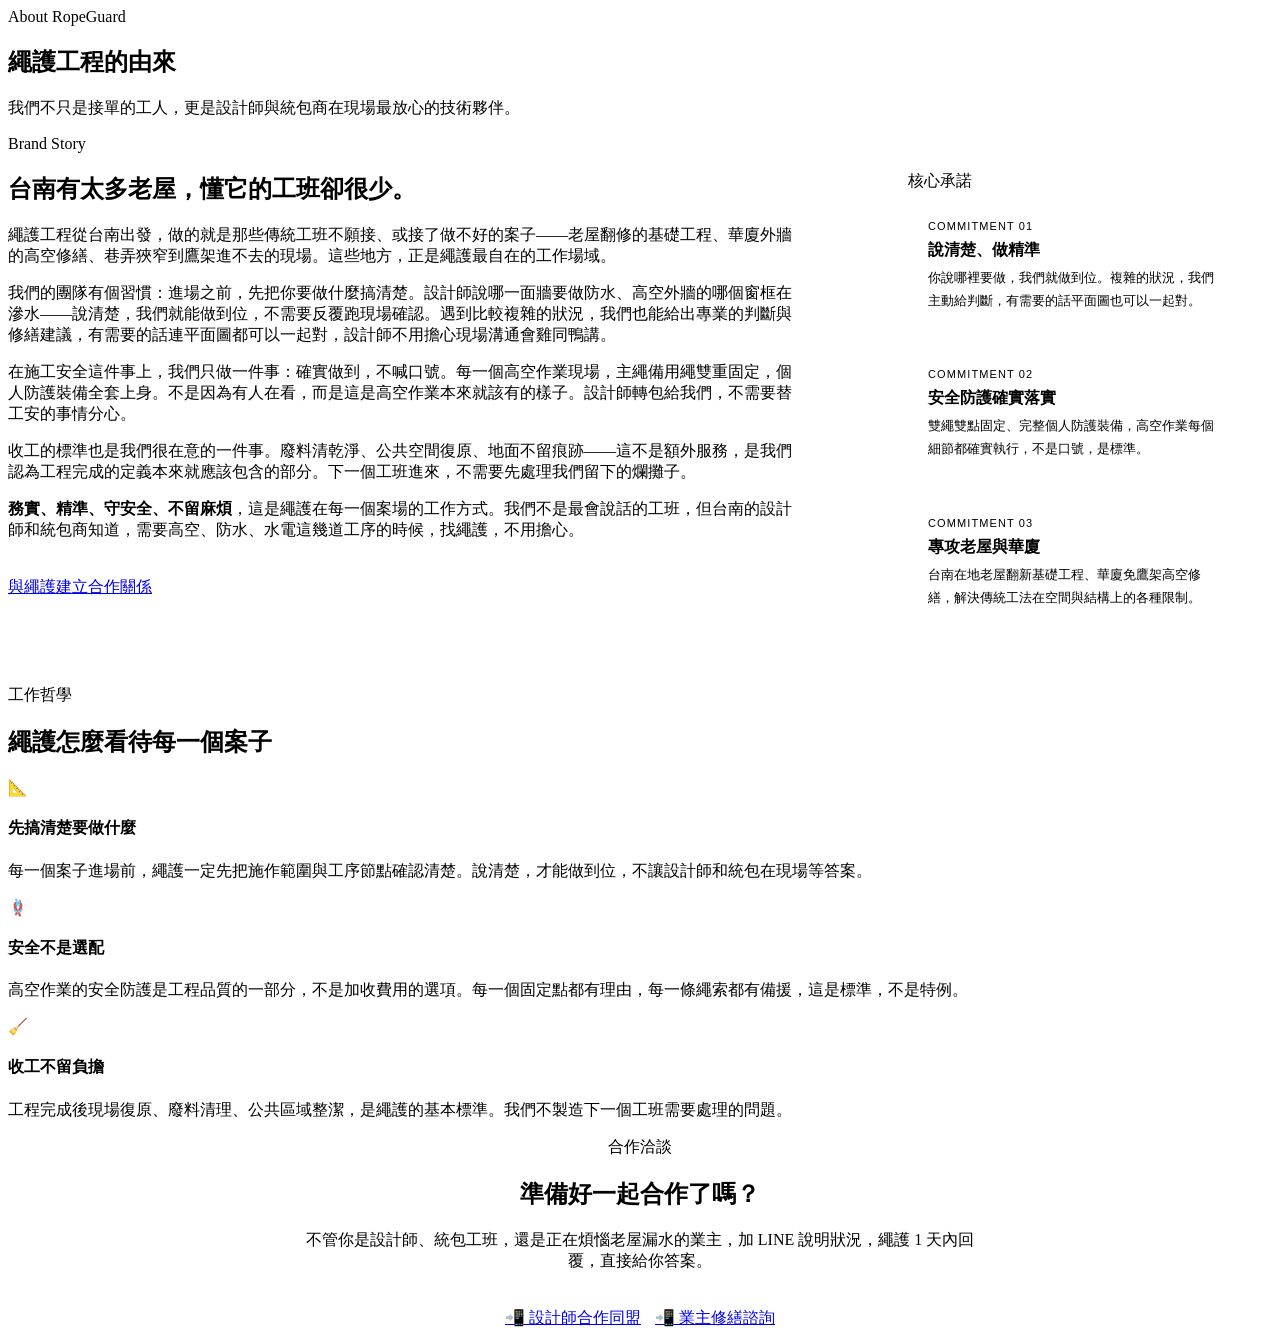
==== commit 27b939fc: "Add files via upload" ====
--- a/about.html
+++ b/about.html
@@ -3,8 +3,8 @@
 <head>
   <meta charset="UTF-8" />
   <meta name="viewport" content="width=device-width, initial-scale=1.0" />
-  <title>關於繩護工程｜台南高空防水技術顧問品牌故事</title>
-  <meta name="description" content="繩護工程成立於台南，專攻老屋與5-7層華廈高空修繕。具備圖面溝通能力、嚴格落實勞安規範，是台南設計師與統包商最信賴的技術合作夥伴。" />
+  <title>關於繩護工程｜台南老屋華廈修繕技術夥伴</title>
+  <meta name="description" content="繩護工程成立於台南，專攻老屋與華廈高空修繕。能直接看懂設計平面圖，嚴格落實雙繩雙點安全防護，是台南設計師與統包商最信賴的技術合作夥伴。" />
   <link rel="stylesheet" href="css/style.css" />
 </head>
 <body>
@@ -14,25 +14,28 @@
   <div class="container">
     <div class="page-hero-eyebrow">About RopeGuard</div>
     <h1>繩護工程的由來</h1>
-    <p>我們不只是接單的工人，更是設計師與統包商在高空現場最放心的那張安全網。</p>
+    <p>我們不只是接單的工人，更是設計師與統包商在現場最放心的技術夥伴。</p>
   </div>
 </section>
 
 <section class="section">
   <div class="container">
     <div style="display:grid;grid-template-columns:1fr 400px;gap:72px;align-items:start;">
+
       <div class="about-story">
         <div class="tag">Brand Story</div>
-        <h2 class="section-heading">台南的老屋，懂它的人不多。</h2>
+        <h2 class="section-heading">台南有太多老屋，懂它的工班卻很少。</h2>
         <div class="divider"></div>
 
-        <p>繩護工程成立於台南，從一開始就只做一件事：讓那些「鷹架搭不進去、吊車停不下來」的老屋與華廈，也能得到真正專業的高空修繕服務。台南市區有大量5至7層老舊華廈，巷弄狹窄、立面複雜、結構有歲月的痕跡——這些建築，是許多傳統工班不願接、或接了也做不好的案子。我們偏偏就從這裡出發。</p>
+        <p>繩護工程從台南出發，做的就是那些傳統工班不願接、或接了做不好的案子——老屋翻修的基礎工程、華廈外牆的高空修繕、巷弄狹窄到鷹架進不去的現場。這些地方，正是繩護最自在的工作場域。</p>
 
-        <p>繩護的團隊具備一項台南工程同業少有的能力：<strong>直接閱讀與溝通建築設計平面圖</strong>。這讓我們不需要靠傳話、不需要靠猜測——設計師傳來 CAD 圖，我們看懂、確認、按圖施作，現場協作的時間成本降到最低。這不只是技術問題，是對設計師工作的基本尊重。</p>
+        <p>我們的團隊有個習慣：進場之前，先把你要做什麼搞清楚。設計師說哪一面牆要做防水、高空外牆的哪個窗框在滲水——說清楚，我們就能做到位，不需要反覆跑現場確認。遇到比較複雜的狀況，我們也能給出專業的判斷與修繕建議，有需要的話連平面圖都可以一起對，設計師不用擔心現場溝通會雞同鴨講。</p>
 
-        <p>在高空作業安全方面，繩護嚴格落實國家規範——雙繩雙點固定、完整個人防護裝備（PPE）、地面安全管制，每一個細節都有自主檢查表為憑。我們深知，工安風險從來不只是工人自己的事，設計師與統包商的連帶責任同樣真實存在。因此，<strong>繩護的存在，不只是幫業主解決漏水與老化問題，更是幫設計師與統包商在現場守住那條不能出錯的安全底線</strong>。</p>
+        <p>在施工安全這件事上，我們只做一件事：確實做到，不喊口號。每一個高空作業現場，主繩備用繩雙重固定，個人防護裝備全套上身。不是因為有人在看，而是這是高空作業本來就該有的樣子。設計師轉包給我們，不需要替工安的事情分心。</p>
 
-        <p>我們稱自己是「台南老屋與華廈結構的修復者」，但更準確的說法或許是——設計師與統包商在高空與防水現場最放心的那張安全網。務實、精準、講規範、不浮誇，這是繩護在每一個案場的工作方式，也是我們與合作夥伴建立長期信任的唯一方式。</p>
+        <p>收工的標準也是我們很在意的一件事。廢料清乾淨、公共空間復原、地面不留痕跡——這不是額外服務，是我們認為工程完成的定義本來就應該包含的部分。下一個工班進來，不需要先處理我們留下的爛攤子。</p>
+
+        <p><strong>務實、精準、守安全、不留麻煩</strong>，這是繩護在每一個案場的工作方式。我們不是最會說話的工班，但台南的設計師和統包商知道，需要高空、防水、水電這幾道工序的時候，找繩護，不用擔心。</p>
 
         <div style="margin-top:36px;">
           <a href="contact.html" class="btn btn-primary">與繩護建立合作關係</a>
@@ -42,44 +45,45 @@
       <div>
         <div style="background:var(--bg-card);border:1px solid var(--border);border-radius:var(--radius-lg);padding:36px;margin-bottom:20px;">
           <div class="tag">核心承諾</div>
-          <div style="display:grid;gap:20px;margin-top:8px;">
+          <div style="display:grid;gap:16px;margin-top:8px;">
             <div style="padding:20px;background:var(--bg);border:1px solid var(--border);border-radius:var(--radius);">
               <div style="font-family:'Barlow Condensed',sans-serif;font-size:11px;color:var(--accent);letter-spacing:0.1em;margin-bottom:8px;">COMMITMENT 01</div>
-              <div style="font-family:'Noto Serif TC',serif;font-weight:700;margin-bottom:6px;">圖面溝通能力</div>
-              <div style="font-size:13px;color:var(--text-sec);line-height:1.75;">直接閱讀 CAD 與手繪設計平面圖，按圖精準施作，與設計師溝通無障礙。</div>
+              <div style="font-family:'Noto Serif TC',serif;font-weight:700;margin-bottom:6px;">說清楚、做精準</div>
+              <div style="font-size:13px;color:var(--text-sec);line-height:1.75;">你說哪裡要做，我們就做到位。複雜的狀況，我們主動給判斷，有需要的話平面圖也可以一起對。</div>
             </div>
             <div style="padding:20px;background:var(--bg);border:1px solid var(--border);border-radius:var(--radius);">
               <div style="font-family:'Barlow Condensed',sans-serif;font-size:11px;color:var(--accent);letter-spacing:0.1em;margin-bottom:8px;">COMMITMENT 02</div>
-              <div style="font-family:'Noto Serif TC',serif;font-weight:700;margin-bottom:6px;">嚴格落實勞安規範</div>
-              <div style="font-size:13px;color:var(--text-sec);line-height:1.75;">雙繩雙點固定、完整 PPE 防護、地面安全管制，每案備有工安自主檢查表。</div>
+              <div style="font-family:'Noto Serif TC',serif;font-weight:700;margin-bottom:6px;">安全防護確實落實</div>
+              <div style="font-size:13px;color:var(--text-sec);line-height:1.75;">雙繩雙點固定、完整個人防護裝備，高空作業每個細節都確實執行，不是口號，是標準。</div>
             </div>
             <div style="padding:20px;background:var(--bg);border:1px solid var(--border);border-radius:var(--radius);">
               <div style="font-family:'Barlow Condensed',sans-serif;font-size:11px;color:var(--accent);letter-spacing:0.1em;margin-bottom:8px;">COMMITMENT 03</div>
               <div style="font-family:'Noto Serif TC',serif;font-weight:700;margin-bottom:6px;">專攻老屋與華廈</div>
-              <div style="font-size:13px;color:var(--text-sec);line-height:1.75;">台南在地老屋翻新基礎工程，5–7層華廈免鷹架高空修繕，解決傳統工法的空間限制。</div>
+              <div style="font-size:13px;color:var(--text-sec);line-height:1.75;">台南在地老屋翻新基礎工程、華廈免鷹架高空修繕，解決傳統工法在空間與結構上的各種限制。</div>
             </div>
           </div>
         </div>
       </div>
+
     </div>
   </div>
 </section>
 
 <section class="section" style="background:var(--bg-2);border-top:1px solid var(--border);">
   <div class="container">
-    <div class="tag">Three Pillars</div>
-    <h2 class="section-heading">繩護的工作哲學</h2>
+    <div class="tag">工作哲學</div>
+    <h2 class="section-heading">繩護怎麼看待每一個案子</h2>
     <div class="divider"></div>
     <div class="about-pillars">
       <div class="pillar">
         <span class="pillar-icon">📐</span>
-        <h4>先看懂圖，再動手</h4>
-        <p>每一個案子開工前，繩護一定與設計師或統包確認施作範圍與工序節點。圖面說清楚，現場才不會出錯。</p>
+        <h4>先搞清楚要做什麼</h4>
+        <p>每一個案子進場前，繩護一定先把施作範圍與工序節點確認清楚。說清楚，才能做到位，不讓設計師和統包在現場等答案。</p>
       </div>
       <div class="pillar">
         <span class="pillar-icon">🪢</span>
         <h4>安全不是選配</h4>
-        <p>高空作業的安全規範是工程品質的一部分，不是加收費用的選項。每一個固定點都有理由，每一條繩索都有備援。</p>
+        <p>高空作業的安全防護是工程品質的一部分，不是加收費用的選項。每一個固定點都有理由，每一條繩索都有備援，這是標準，不是特例。</p>
       </div>
       <div class="pillar">
         <span class="pillar-icon">🧹</span>
@@ -94,7 +98,7 @@
   <div class="container" style="text-align:center;max-width:680px;margin:0 auto;">
     <div class="tag" style="justify-content:center;">合作洽談</div>
     <h2 class="section-heading">準備好一起合作了嗎？</h2>
-    <p class="section-sub" style="margin:0 auto 36px;">不管你是設計師、統包工班，還是正在煩惱老屋漏水的業主，繩護都歡迎你加 LINE 說明狀況，我們直接回覆。</p>
+    <p class="section-sub" style="margin:0 auto 36px;">不管你是設計師、統包工班，還是正在煩惱老屋漏水的業主，加 LINE 說明狀況，繩護 1 天內回覆，直接給你答案。</p>
     <div style="display:flex;gap:14px;justify-content:center;flex-wrap:wrap;">
       <a href="https://line.me/R/ti/p/@377civwo" target="_blank" class="btn btn-primary">📲 設計師合作同盟</a>
       <a href="https://line.me/R/ti/p/@377civwo" target="_blank" class="btn btn-outline">📲 業主修繕諮詢</a>
